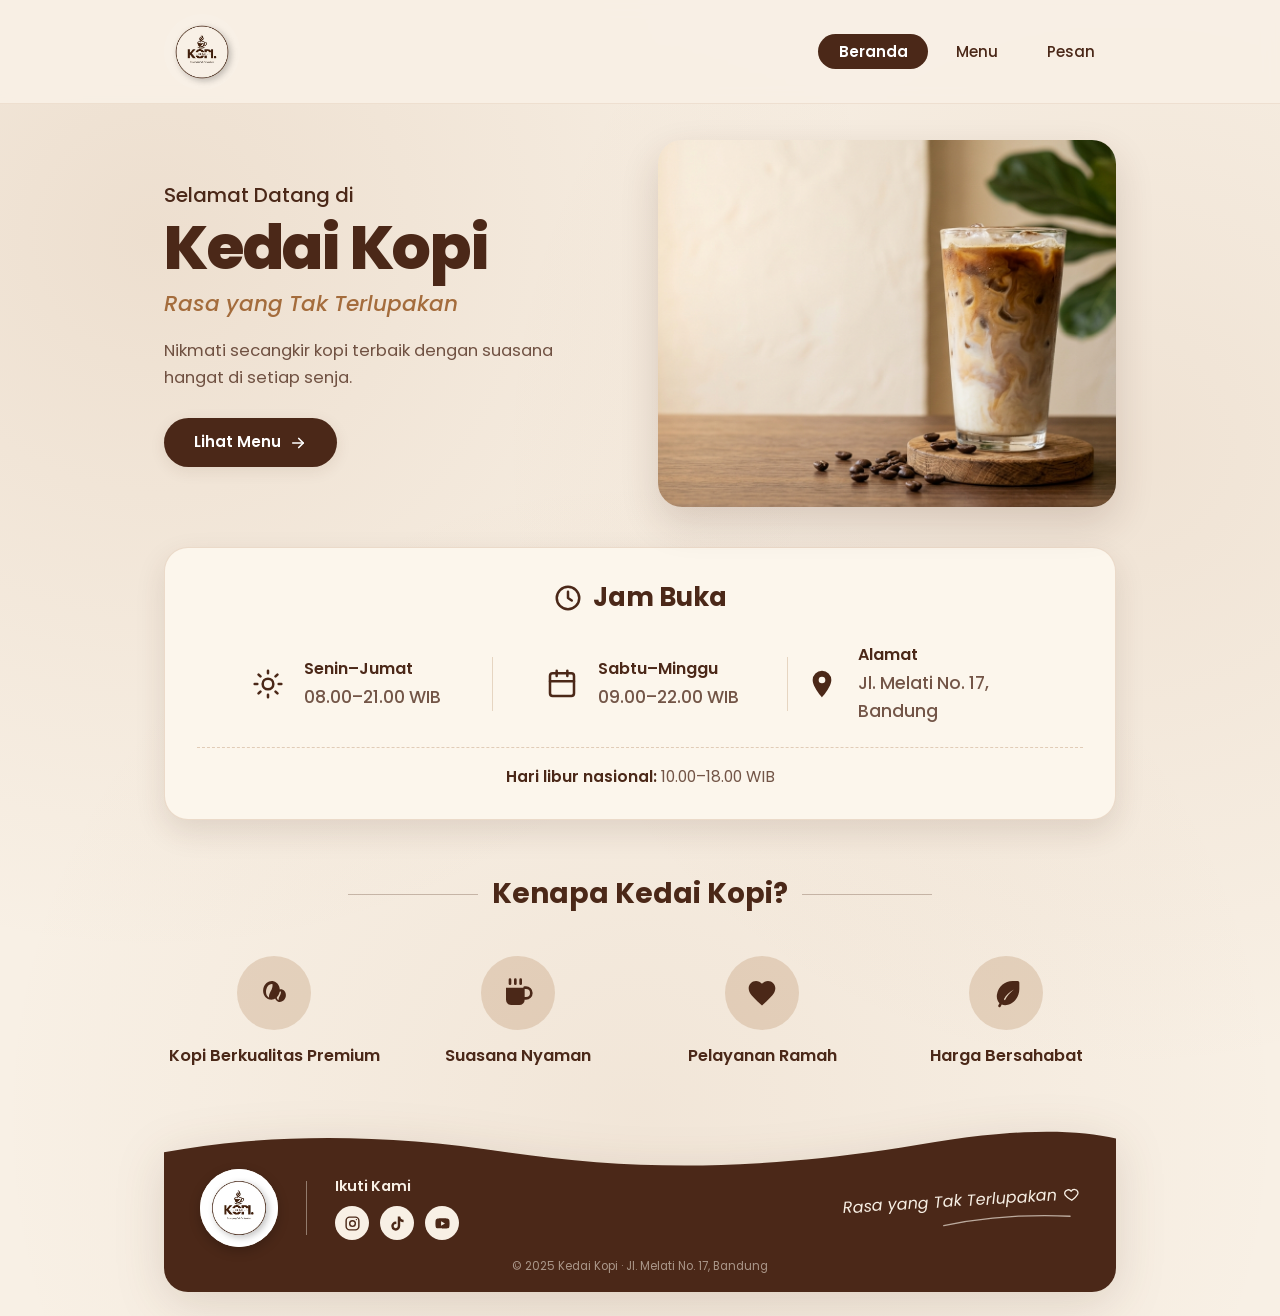
==== index.html @ 29a9d6a0 "Styling Kedai Kopi Coding 2 dengan CSS responsif" ====
<!DOCTYPE html>
<html lang="id">

<head>
  <meta charset="utf-8">
  <meta name="viewport" content="width=device-width, initial-scale=1">
  <title>Kedai Kopi — Beranda</title>
  <link rel="stylesheet" href="css/style.css">
</head>

<body>

  <!-- ===== HEADER ===== -->
  <header class="site-header">
    <div class="container">
      <div class="nav-inner">
        <a href="index.html" class="nav-logo">
          <img src="img/kedai-kopi.jpg" alt="Logo Kedai Kopi — Rasa yang Tak Terlupakan">
        </a>
        <nav aria-label="Navigasi utama">
          <ul class="nav-links">
            <li><a href="index.html" aria-current="page">Beranda</a></li>
            <li><a href="menu.html">Menu</a></li>
            <li><a href="pesan.html">Pesan</a></li>
          </ul>
        </nav>
      </div>
    </div>
  </header>

  <main>

    <!-- ===== HERO SECTION ===== -->
    <section class="hero" aria-labelledby="hero-heading">
      <div class="container">
        <div class="hero-inner">
          <div class="hero-content">
            <p class="hero-eyebrow">Selamat Datang di</p>
            <h1 id="hero-heading" class="hero-title">Kedai Kopi</h1>
            <p class="hero-tagline">Rasa yang Tak Terlupakan</p>
            <p class="hero-desc">Nikmati secangkir kopi terbaik dengan suasana hangat di setiap senja.</p>
            <a href="menu.html" class="btn btn-primary">
              <span>Lihat Menu</span>
              <svg width="18" height="18" viewBox="0 0 24 24" fill="none" stroke="currentColor" stroke-width="2.2"
                stroke-linecap="round" stroke-linejoin="round" aria-hidden="true">
                <path d="M5 12h14" />
                <path d="m13 6 6 6-6 6" />
              </svg>
            </a>
          </div>
          <div class="hero-image-wrap">
            <img src="img/hero-kopi.jpg" alt="Segelas es kopi susu di Kedai Kopi dengan biji kopi di atas meja kayu">
          </div>
        </div>
      </div>
    </section>

    <!-- ===== JAM BUKA SECTION ===== -->
    <section class="jam-buka" aria-labelledby="jam-buka-heading">
      <div class="container">
        <div class="jam-buka-card">

          <div class="jam-card-header">
            <svg width="26" height="26" viewBox="0 0 24 24" fill="none" stroke="currentColor" stroke-width="2"
              stroke-linecap="round" stroke-linejoin="round" aria-hidden="true">
              <circle cx="12" cy="12" r="9" />
              <path d="M12 7v5l3 2" />
            </svg>
            <h2 id="jam-buka-heading" class="jam-card-title">Jam Buka</h2>
          </div>

          <div class="jam-row">
            <div class="jam-item">
              <span class="jam-icon" aria-hidden="true">
                <svg width="26" height="26" viewBox="0 0 24 24" fill="none" stroke="currentColor" stroke-width="1.9"
                  stroke-linecap="round" stroke-linejoin="round">
                  <circle cx="12" cy="12" r="4" />
                  <path
                    d="M12 2v2m0 16v2M4.93 4.93l1.41 1.41m11.32 11.32 1.41 1.41M2 12h2m16 0h2M4.93 19.07l1.41-1.41m11.32-11.32 1.41-1.41" />
                </svg>
              </span>
              <div>
                <p class="jam-label">Senin–Jumat</p>
                <p class="jam-value">08.00–21.00 WIB</p>
              </div>
            </div>

            <div class="jam-divider" role="separator"></div>

            <div class="jam-item">
              <span class="jam-icon" aria-hidden="true">
                <svg width="26" height="26" viewBox="0 0 24 24" fill="none" stroke="currentColor" stroke-width="1.9"
                  stroke-linecap="round" stroke-linejoin="round">
                  <rect x="3" y="4" width="18" height="17" rx="2" />
                  <path d="M16 2v4M8 2v4M3 10h18" />
                </svg>
              </span>
              <div>
                <p class="jam-label">Sabtu–Minggu</p>
                <p class="jam-value">09.00–22.00 WIB</p>
              </div>
            </div>

            <div class="jam-divider" role="separator"></div>

            <div class="jam-item">
              <span class="jam-icon" aria-hidden="true">
                <svg width="26" height="26" viewBox="0 0 24 24" fill="currentColor">
                  <path
                    d="M12 2a7 7 0 0 0-7 7c0 5.25 7 13 7 13s7-7.75 7-13a7 7 0 0 0-7-7Zm0 9.5a2.5 2.5 0 1 1 0-5 2.5 2.5 0 0 1 0 5Z" />
                </svg>
              </span>
              <div>
                <p class="jam-label">Alamat</p>
                <p class="jam-value">Jl. Melati No. 17, Bandung</p>
              </div>
            </div>
          </div>

          <p class="jam-holiday">
            <strong>Hari libur nasional:</strong> 10.00–18.00 WIB
          </p>

        </div>
      </div>
    </section>

    <!-- ===== KEUNGGULAN SECTION ===== -->
    <section class="keunggulan" aria-labelledby="keunggulan-heading">
      <div class="container">
        <h2 id="keunggulan-heading" class="keunggulan-title">Kenapa Kedai Kopi?</h2>
        <ul class="keunggulan-grid">

          <li class="keunggulan-item">
            <div class="keunggulan-badge" aria-hidden="true">
              <svg width="28" height="28" viewBox="0 0 24 24" fill="currentColor">
                <path
                  d="M11.6 3.2C8.3 2.5 4.8 4.9 4 8.7c-.8 3.8 1.3 7.5 4.6 8.2 3.3.7 6.8-1.7 7.6-5.5.8-3.8-1.3-7.5-4.6-8.2Zm-.7 2.2c.2 1.7-.4 3.7-1.4 5.3-.9 1.6-1.5 3.4-1.2 4.8-1.8-.9-2.7-3.4-2.1-6.1.6-2.7 2.5-4.4 4.7-4Z" />
                <path
                  d="M17.8 9.2c-2.2-.5-4.6 1.2-5.2 3.8-.6 2.6.8 5.2 3 5.7 2.2.5 4.6-1.2 5.2-3.8.6-2.6-.8-5.2-3-5.7Zm-.6 1.7c.1 1.1-.3 2.4-.9 3.4-.6 1-1 2.2-.8 3.2-1.2-.6-1.8-2.2-1.4-4 .4-1.7 1.7-2.8 3.1-2.6Z" />
              </svg>
            </div>
            <h3>Kopi Berkualitas Premium</h3>
          </li>

          <li class="keunggulan-item">
            <div class="keunggulan-badge" aria-hidden="true">
              <svg width="28" height="28" viewBox="0 0 24 24" fill="none" stroke="currentColor" stroke-width="2"
                stroke-linecap="round" stroke-linejoin="round">
                <path d="M17 8h1a4 4 0 1 1 0 8h-1" />
                <path d="M3 8h14v9a4 4 0 0 1-4 4H7a4 4 0 0 1-4-4V8z" fill="currentColor" stroke="none" />
                <path d="M6 2v3M10 2v3M14 2v3" />
              </svg>
            </div>
            <h3>Suasana Nyaman</h3>
          </li>

          <li class="keunggulan-item">
            <div class="keunggulan-badge" aria-hidden="true">
              <svg width="28" height="28" viewBox="0 0 24 24" fill="currentColor">
                <path
                  d="M12 21.35 10.55 20.03C5.4 15.36 2 12.28 2 8.5 2 5.42 4.42 3 7.5 3c1.74 0 3.41.81 4.5 2.09C13.09 3.81 14.76 3 16.5 3 19.58 3 22 5.42 22 8.5c0 3.78-3.4 6.86-8.55 11.54L12 21.35Z" />
              </svg>
            </div>
            <h3>Pelayanan Ramah</h3>
          </li>

          <li class="keunggulan-item">
            <div class="keunggulan-badge" aria-hidden="true">
              <svg width="28" height="28" viewBox="0 0 24 24" fill="currentColor">
                <path
                  d="M17 3C11 3 6.2 7.2 5.2 13.1c-.4 2.4.3 4.8 1.9 6.6l-.9 1.6a1 1 0 0 0 1.7 1l.9-1.6c1.5.5 3.1.6 4.7.1 4.9-1.3 8.5-6.1 8.5-11.8V4.2A1.2 1.2 0 0 0 20.8 3H17Zm-6.6 13.7c1.6-3.1 4.2-5.6 7.5-7.3-2.9 2.3-5.2 5-6.7 8-.3-.2-.6-.4-.8-.7Z" />
              </svg>
            </div>
            <h3>Harga Bersahabat</h3>
          </li>

        </ul>
      </div>
    </section>

  </main>

  <!-- ===== FOOTER ===== -->
  <footer class="site-footer">
    <div class="container">
      <div class="footer-card">
        <svg class="footer-wave" viewBox="0 0 1000 72" preserveAspectRatio="none" aria-hidden="true">
          <path class="footer-wave-accent" fill="currentColor" d="M0,44 C120,10 260,16 380,38 C520,62 680,58 840,26 C920,10 968,14 1000,26 L1000,72 L0,72 Z" />
          <path fill="currentColor" d="M0,34 C110,12 230,12 360,34 C510,58 640,54 810,22 C900,6 960,8 1000,18 L1000,72 L0,72 Z" />
        </svg>
        <div class="footer-body">
          <div class="footer-inner">
            <div class="footer-brand">
              <img src="img/kedai-kopi.jpg" alt="Logo Kedai Kopi" class="footer-logo-img">
            </div>

            <div class="footer-divider" role="separator"></div>

            <div class="footer-social">
              <h3>Ikuti Kami</h3>
              <div class="social-icons">
                <span class="social-icon" role="img" aria-label="Instagram Kedai Kopi">
                  <svg width="17" height="17" viewBox="0 0 24 24" fill="none" stroke="currentColor" stroke-width="2"
                    stroke-linecap="round" stroke-linejoin="round" aria-hidden="true">
                    <rect x="3" y="3" width="18" height="18" rx="5" />
                    <circle cx="12" cy="12" r="4" />
                    <circle cx="17.5" cy="6.5" r="1" fill="currentColor" stroke="none" />
                  </svg>
                </span>
                <span class="social-icon" role="img" aria-label="TikTok Kedai Kopi">
                  <svg width="17" height="17" viewBox="0 0 24 24" fill="currentColor" aria-hidden="true">
                    <path
                      d="M19.59 6.69a4.83 4.83 0 0 1-3.77-4.25V2h-3.45v13.67a2.89 2.89 0 1 1-2.88-2.88c.3 0 .6.04.88.12V9.4a6.33 6.33 0 0 0-.88-.06A6.34 6.34 0 0 0 3.15 15.7a6.34 6.34 0 0 0 10.82 4.48 6.28 6.28 0 0 0 1.85-4.48V8.7a8.18 8.18 0 0 0 4.77 1.52V6.78c-.34 0-.67-.03-1-.09Z" />
                  </svg>
                </span>
                <span class="social-icon" role="img" aria-label="YouTube Kedai Kopi">
                  <svg width="17" height="17" viewBox="0 0 24 24" fill="currentColor" aria-hidden="true">
                    <path
                      d="M21.58 7.19a2.75 2.75 0 0 0-1.94-1.95C17.93 4.75 12 4.75 12 4.75s-5.93 0-7.64.49a2.75 2.75 0 0 0-1.94 1.95A28.7 28.7 0 0 0 2 12a28.7 28.7 0 0 0 .42 4.81 2.75 2.75 0 0 0 1.94 1.95c1.71.49 7.64.49 7.64.49s5.93 0 7.64-.49a2.75 2.75 0 0 0 1.94-1.95A28.7 28.7 0 0 0 22 12a28.7 28.7 0 0 0-.42-4.81ZM10 15.2V8.8l5.5 3.2-5.5 3.2Z" />
                  </svg>
                </span>
              </div>
            </div>

            <div class="footer-tagline-box">
              <div class="footer-tagline-wrap">
                <span>Rasa yang Tak Terlupakan</span>
                <svg width="16" height="16" viewBox="0 0 24 24" fill="none" stroke="currentColor" stroke-width="2"
                  stroke-linecap="round" stroke-linejoin="round" aria-hidden="true">
                  <path
                    d="M12 21s-7-4.35-9.33-8.36C1.14 9.99 2.4 6.2 5.9 5.3A5.3 5.3 0 0 1 12 7.5a5.3 5.3 0 0 1 6.1-2.2c3.5.9 4.76 4.69 3.23 7.34C19 16.65 12 21 12 21z" />
                </svg>
              </div>
              <svg class="footer-swash" viewBox="0 0 160 12" fill="none" aria-hidden="true">
                <path d="M4 9 C52 2, 108 2, 156 7" stroke="currentColor" stroke-width="1.6" stroke-linecap="round" />
              </svg>
            </div>
          </div>

          <p class="footer-copy">&copy; 2025 Kedai Kopi &middot; Jl. Melati No. 17, Bandung</p>
        </div>
      </div>
    </div>
  </footer>

</body>

</html>
---- css/style.css ----
/* ===================================================
   KEDAI KOPI — style.css
   Palet: Dark Coffee #4B2818 | Warm Cream #F8F0E5 | Caramel #A46C3C
   Font : Poppins (Google Fonts)
   Pendekatan: Mobile-first
   =================================================== */

/* ---------- 0. IMPORT FONT ---------- */
@import url('https://fonts.googleapis.com/css2?family=Poppins:ital,wght@0,400;0,500;0,600;0,700;0,800;1,400;1,500&display=swap');

/* ---------- 1. RESET & BOX MODEL ---------- */
*,
*::before,
*::after {
  box-sizing: border-box;
  margin: 0;
  padding: 0;
}

/* ---------- 2. VARIABEL PALET & TOKEN DESAIN ---------- */
:root {
  --dark-coffee: #4B2818;
  --warm-cream:  #F8F0E5;
  --caramel:     #A46C3C;
  --white:       #ffffff;

  --surface-card:      #FCF6EC;
  --surface-form-card: #F3E6D6;
  --surface-input:     #FFFDF9;
  --text-muted:        rgba(75, 40, 24, 0.78);
  --badge-cream:       rgba(164, 108, 60, 0.22);
  --border-soft:       rgba(164, 108, 60, 0.20);

  --shadow-sm:   0 4px 16px rgba(75, 40, 24, 0.09);
  --shadow-md:   0 12px 30px rgba(75, 40, 24, 0.12);
  --shadow-lg:   0 16px 38px rgba(75, 40, 24, 0.16);

  --radius-sm:   10px;
  --radius-md:   18px;
  --radius-lg:   24px;
  --radius-pill: 50px;
  --transition:  0.28s ease;
  --max-width:   1000px;
}

html {
  scroll-behavior: smooth;
}

body {
  min-height: 100vh;
  display: flex;
  flex-direction: column;
  font-family: 'Poppins', sans-serif;
  font-size: 1rem;
  line-height: 1.6;
  color: var(--dark-coffee);
  background-color: var(--warm-cream);
  background-image:
    radial-gradient(circle at 12% 18%, rgba(164, 108, 60, 0.13) 0%, transparent 46%),
    radial-gradient(circle at 88% 34%, rgba(164, 108, 60, 0.10) 0%, transparent 44%),
    radial-gradient(circle at 50% 85%, rgba(164, 108, 60, 0.08) 0%, transparent 50%);
}

main {
  flex: 1;
}

img {
  display: block;
  max-width: 100%;
  height: auto;
}

ul {
  list-style: none;
}

a {
  text-decoration: none;
  color: inherit;
}

button {
  cursor: pointer;
  font-family: inherit;
}

svg {
  display: block;
  flex-shrink: 0;
}

/* ---------- 3. CONTAINER ---------- */
.container {
  width: 100%;
  max-width: var(--max-width);
  margin-inline: auto;
  padding-inline: 1.25rem;
}

/* ---------- 4. HEADER / NAV ---------- */
.site-header {
  background-color: rgba(248, 240, 229, 0.94);
  backdrop-filter: blur(8px);
  border-bottom: 1px solid rgba(164, 108, 60, 0.12);
  position: sticky;
  top: 0;
  z-index: 100;
}

.nav-inner {
  display: flex;
  flex-direction: column;
  align-items: center;
  gap: 0.7rem;
  padding-block: 0.85rem;
}

.nav-logo {
  display: inline-flex;
  align-items: center;
  justify-content: center;
  flex-shrink: 0;
  border-radius: 50%;
  transition: transform var(--transition);
}

.nav-logo:hover {
  transform: scale(1.03);
}

.nav-logo img {
  width: 70px;
  height: 70px;
  object-fit: contain;
  border-radius: 50%;
  mix-blend-mode: multiply;
}

.nav-links {
  display: flex;
  align-items: center;
  justify-content: center;
  flex-wrap: wrap;
  gap: 0.45rem;
}

.nav-links a {
  font-size: 0.94rem;
  font-weight: 500;
  color: var(--dark-coffee);
  padding: 0.45rem 1.3rem;
  border-radius: var(--radius-pill);
  transition: background-color var(--transition), color var(--transition), transform var(--transition);
}

.nav-links a:hover {
  background-color: var(--caramel);
  color: var(--white);
}

.nav-links a[aria-current="page"] {
  background-color: var(--dark-coffee);
  color: var(--white);
  font-weight: 600;
}

.nav-links a[aria-current="page"]:hover {
  background-color: var(--dark-coffee);
}

/* ---------- 5. BUTTONS ---------- */
.btn {
  display: inline-flex;
  align-items: center;
  justify-content: center;
  gap: 0.55rem;
  padding: 0.8rem 1.85rem;
  border-radius: var(--radius-pill);
  font-weight: 600;
  font-size: 0.95rem;
  border: none;
  transition: background-color var(--transition), transform var(--transition), box-shadow var(--transition);
}

.btn-primary {
  background-color: var(--dark-coffee);
  color: var(--white);
  box-shadow: var(--shadow-sm);
}

.btn-primary:hover {
  background-color: var(--caramel);
  transform: translateY(-2px);
  box-shadow: var(--shadow-md);
}

/* ---------- 6. FOOTER ---------- */
.site-footer {
  margin-top: auto;
  padding-bottom: 1.5rem;
  color: var(--white);
}

.footer-card {
  filter: drop-shadow(0 10px 24px rgba(75, 40, 24, 0.14));
}

.footer-wave {
  width: 100%;
  height: 36px;
  color: var(--dark-coffee);
  margin-bottom: -2px;
}

.footer-wave-accent {
  color: var(--caramel);
  opacity: 0.38;
}

.footer-body {
  background-color: var(--dark-coffee);
  border-radius: 0 0 var(--radius-lg) var(--radius-lg);
  padding: 0.35rem 1.35rem 1.15rem;
}

.footer-inner {
  display: flex;
  flex-direction: column;
  align-items: center;
  gap: 1.1rem;
  text-align: center;
}

.footer-brand {
  display: flex;
  flex-direction: column;
  align-items: center;
}

.footer-logo-img {
  width: 78px;
  height: 78px;
  object-fit: contain;
  border-radius: 50%;
  background-color: var(--surface-card);
  box-shadow: 0 4px 12px rgba(0, 0, 0, 0.22);
}

.footer-divider {
  display: none;
}

.footer-social h3 {
  font-size: 0.9rem;
  font-weight: 600;
  color: var(--warm-cream);
  margin-bottom: 0.5rem;
}

.social-icons {
  display: flex;
  align-items: center;
  justify-content: center;
  gap: 0.7rem;
}

.social-icon {
  display: inline-flex;
  align-items: center;
  justify-content: center;
  width: 34px;
  height: 34px;
  border-radius: 50%;
  background-color: var(--warm-cream);
  color: var(--dark-coffee);
  transition: background-color var(--transition), color var(--transition), transform var(--transition);
}

.social-icon:hover {
  background-color: var(--caramel);
  color: var(--white);
  transform: translateY(-2px);
}

.footer-tagline-box {
  display: flex;
  flex-direction: column;
  align-items: center;
  gap: 0.2rem;
}

.footer-tagline-wrap {
  display: inline-flex;
  align-items: center;
  gap: 0.45rem;
  font-size: 1rem;
  font-style: italic;
  font-weight: 400;
  color: var(--warm-cream);
}

.footer-swash {
  width: 148px;
  height: 10px;
  color: rgba(248, 240, 229, 0.65);
}

.footer-copy {
  margin-top: 0.65rem;
  text-align: center;
  font-size: 0.72rem;
  color: rgba(248, 240, 229, 0.55);
}

/* =====================================================
   HALAMAN BERANDA (index.html)
   ===================================================== */

/* --- 7. HERO SECTION --- */
.hero {
  padding-block: 1.75rem 1.5rem;
}

.hero-inner {
  display: flex;
  flex-direction: column;
  align-items: center;
  gap: 2rem;
  text-align: center;
}

.hero-content {
  display: flex;
  flex-direction: column;
  align-items: center;
}

.hero-eyebrow {
  font-size: clamp(1rem, 2.5vw, 1.25rem);
  font-weight: 500;
  color: var(--dark-coffee);
  margin-bottom: 0.25rem;
}

.hero-title {
  font-size: clamp(2.45rem, 7vw, 3.85rem);
  font-weight: 800;
  color: var(--dark-coffee);
  line-height: 1.08;
  letter-spacing: -0.02em;
  margin-bottom: 0.35rem;
}

.hero-tagline {
  font-size: clamp(1.05rem, 2.6vw, 1.35rem);
  font-style: italic;
  font-weight: 500;
  color: var(--caramel);
  margin-bottom: 1rem;
}

.hero-desc {
  font-size: 1.04rem;
  color: var(--text-muted);
  max-width: 38ch;
  margin-bottom: 1.65rem;
}

.hero-image-wrap {
  width: 100%;
  max-width: 440px;
}

.hero-image-wrap img {
  width: 100%;
  aspect-ratio: 5 / 4;
  object-fit: cover;
  object-position: 78% center;
  border-radius: var(--radius-lg);
  box-shadow: var(--shadow-lg);
}

/* --- 8. JAM BUKA SECTION --- */
.jam-buka {
  padding-block: 0.75rem 2.25rem;
}

.jam-buka-card {
  background-color: var(--surface-card);
  border: 1px solid var(--border-soft);
  border-radius: var(--radius-lg);
  box-shadow: var(--shadow-md);
  padding: 1.65rem 1.4rem;
}

.jam-card-header {
  display: flex;
  align-items: center;
  justify-content: center;
  gap: 0.65rem;
  margin-bottom: 1.5rem;
  color: var(--dark-coffee);
}

.jam-card-header svg {
  width: 30px;
  height: 30px;
}

.jam-card-title {
  font-size: 1.6rem;
  font-weight: 700;
  color: var(--dark-coffee);
}

.jam-row {
  display: flex;
  flex-direction: column;
  gap: 1.15rem;
}

.jam-item {
  display: flex;
  align-items: center;
  gap: 1rem;
  min-width: 0;
}

.jam-icon {
  width: 40px;
  height: 40px;
  color: var(--dark-coffee);
  display: flex;
  align-items: center;
  justify-content: center;
  flex-shrink: 0;
}

.jam-icon svg {
  width: 32px;
  height: 32px;
}

.jam-label {
  font-size: 1rem;
  font-weight: 600;
  color: var(--dark-coffee);
  margin-bottom: 0.15rem;
}

.jam-value {
  font-size: 1.08rem;
  font-weight: 500;
  color: var(--text-muted);
}

.jam-divider {
  width: 100%;
  height: 1px;
  background-color: rgba(164, 108, 60, 0.24);
}

.jam-holiday {
  margin-top: 1.35rem;
  padding-top: 1rem;
  border-top: 1px dashed rgba(164, 108, 60, 0.30);
  text-align: center;
  font-size: 0.98rem;
  color: var(--text-muted);
}

.jam-holiday strong {
  color: var(--dark-coffee);
  font-weight: 600;
}

/* --- 9. KEUNGGULAN SECTION --- */
.keunggulan {
  padding-block: 1rem 3rem;
}

.keunggulan-title {
  display: flex;
  align-items: center;
  justify-content: center;
  gap: 0.9rem;
  font-size: clamp(1.45rem, 3.5vw, 1.75rem);
  font-weight: 700;
  color: var(--dark-coffee);
  text-align: center;
  margin-bottom: 2rem;
}

.keunggulan-title::before,
.keunggulan-title::after {
  content: '';
  flex: 1;
  max-width: 130px;
  height: 1px;
  background-color: rgba(75, 40, 24, 0.28);
}

.keunggulan-grid {
  display: grid;
  grid-template-columns: repeat(2, 1fr);
  gap: 1.5rem 1rem;
}

.keunggulan-item {
  text-align: center;
  padding: 0.5rem 0.25rem;
}

.keunggulan-badge {
  width: 74px;
  height: 74px;
  border-radius: 50%;
  background-color: var(--badge-cream);
  color: var(--dark-coffee);
  display: flex;
  align-items: center;
  justify-content: center;
  margin: 0 auto 0.9rem;
  transition: background-color var(--transition), color var(--transition), transform var(--transition);
}

.keunggulan-badge svg {
  width: 32px;
  height: 32px;
}

.keunggulan-item:hover .keunggulan-badge {
  background-color: var(--caramel);
  color: var(--white);
  transform: translateY(-4px);
}

.keunggulan-item h3 {
  font-size: 1.02rem;
  font-weight: 600;
  color: var(--dark-coffee);
  line-height: 1.35;
}

/* =====================================================
   HALAMAN MENU (menu.html)
   ===================================================== */

/* --- 10. MENU PAGE HEADER --- */
.menu-page-header {
  text-align: center;
  padding-block: 2rem 1rem;
}

.menu-page-title {
  display: flex;
  align-items: center;
  justify-content: center;
  gap: 0.9rem;
  font-size: clamp(1.85rem, 5vw, 2.5rem);
  font-weight: 800;
  color: var(--dark-coffee);
  margin-bottom: 0.4rem;
}

.menu-page-title::before,
.menu-page-title::after {
  content: '';
  flex: 1;
  max-width: 120px;
  height: 1px;
  background-color: rgba(75, 40, 24, 0.28);
}

.menu-page-subtitle {
  font-size: 1.04rem;
  color: var(--text-muted);
}

/* --- 11. KATEGORI MENU --- */
.menu-category {
  padding-block: 1.35rem;
}

.menu-category:last-of-type {
  padding-bottom: 3rem;
}

.category-title {
  display: flex;
  align-items: center;
  gap: 0.55rem;
  font-size: 1.4rem;
  font-weight: 700;
  color: var(--dark-coffee);
  margin-bottom: 1.15rem;
}

/* --- 12. MENU GRID (mobile-first) --- */
.menu-grid {
  display: grid;
  grid-template-columns: 1fr;
  gap: 1.35rem;
}

/* --- 13. MENU CARD --- */
.menu-card {
  background-color: var(--surface-card);
  border-radius: var(--radius-md);
  border: 1px solid var(--border-soft);
  box-shadow: var(--shadow-sm);
  padding: 0.75rem 0.75rem 1.25rem;
  display: flex;
  flex-direction: column;
  text-align: center;
  transition: transform var(--transition), box-shadow var(--transition);
}

.menu-card:hover {
  transform: translateY(-6px);
  box-shadow: var(--shadow-md);
}

.menu-card-img {
  width: 100%;
  aspect-ratio: 4 / 3;
  object-fit: cover;
  border-radius: 12px;
  margin-bottom: 0.95rem;
}

.menu-card-img--tea {
  object-position: center 68%;
}

.menu-card-body {
  flex: 1;
  display: flex;
  flex-direction: column;
  align-items: center;
  padding-inline: 0.4rem;
}

.menu-card-name {
  font-size: 1.15rem;
  font-weight: 700;
  color: var(--dark-coffee);
  margin-bottom: 0.35rem;
}

.menu-card-desc {
  font-size: 0.94rem;
  color: var(--text-muted);
  line-height: 1.5;
  flex: 1;
  max-width: 28ch;
  margin-bottom: 1rem;
}

.menu-card-price {
  display: inline-block;
  font-size: 0.96rem;
  font-weight: 700;
  color: var(--white);
  background-color: var(--dark-coffee);
  padding: 0.4rem 1.3rem;
  border-radius: var(--radius-pill);
  transition: background-color var(--transition);
}

.menu-card:hover .menu-card-price {
  background-color: var(--caramel);
}

/* =====================================================
   HALAMAN PESAN (pesan.html)
   ===================================================== */

/* --- 14. PESAN PAGE LAYOUT --- */
.pesan-section {
  padding-block: 2rem 3rem;
}

.pesan-inner {
  display: flex;
  flex-direction: column;
  gap: 2rem;
}

.pesan-left {
  display: flex;
  flex-direction: column;
  align-items: center;
  text-align: center;
  min-width: 0;
}

.pesan-left-title {
  font-size: clamp(1.85rem, 5vw, 2.45rem);
  font-weight: 800;
  color: var(--dark-coffee);
  line-height: 1.15;
  margin-bottom: 0.45rem;
}

.pesan-left-desc {
  font-size: 1.06rem;
  color: var(--text-muted);
  max-width: 30ch;
  margin-bottom: 1.5rem;
}

.pesan-left-img {
  width: 100%;
  max-width: 340px;
  aspect-ratio: 1 / 1;
  object-fit: cover;
  border-radius: var(--radius-lg);
  box-shadow: var(--shadow-md);
}

.pesan-right {
  width: 100%;
  min-width: 0;
}

/* --- 15. FORM CARD --- */
.form-card {
  background-color: var(--surface-form-card);
  border: 1px solid var(--border-soft);
  border-radius: var(--radius-lg);
  box-shadow: var(--shadow-md);
  padding: 1.65rem 1.35rem;
}

/* --- 16. FORM ELEMENTS --- */
.form-row {
  display: grid;
  grid-template-columns: 1fr;
  gap: 0;
}

.form-group {
  display: flex;
  flex-direction: column;
  margin-bottom: 1.15rem;
  min-width: 0;
}

.form-group label,
.form-fieldset legend {
  font-size: 0.95rem;
  font-weight: 600;
  color: var(--dark-coffee);
  margin-bottom: 0.45rem;
}

.form-group input[type="text"],
.form-group input[type="tel"],
.form-group input[type="number"],
.form-group select,
.form-group textarea {
  width: 100%;
  padding: 0.75rem 1rem;
  border: 1.5px solid rgba(164, 108, 60, 0.30);
  border-radius: var(--radius-sm);
  font-family: inherit;
  font-size: 0.96rem;
  color: var(--dark-coffee);
  background-color: var(--surface-input);
  transition: border-color var(--transition), box-shadow var(--transition);
  appearance: none;
  -webkit-appearance: none;
}

.form-group input::placeholder,
.form-group textarea::placeholder {
  color: rgba(75, 40, 24, 0.45);
}

.form-group input:focus,
.form-group select:focus,
.form-group textarea:focus {
  outline: none;
  border-color: var(--caramel);
  box-shadow: 0 0 0 3px rgba(164, 108, 60, 0.22);
}

.form-group select {
  background-image: url("data:image/svg+xml,%3Csvg xmlns='http://www.w3.org/2000/svg' width='12' height='8' viewBox='0 0 12 8'%3E%3Cpath fill='%234B2818' d='M6 8L0 0h12z'/%3E%3C/svg%3E");
  background-repeat: no-repeat;
  background-position: right 0.95rem center;
  padding-right: 2.5rem;
}

.form-group textarea {
  resize: vertical;
  min-height: 92px;
}

/* --- 17. FIELDSET (Cara Ambil) --- */
.form-fieldset {
  border: none;
  padding: 0;
  margin-bottom: 1.15rem;
  background: transparent;
  min-width: 0;
}

.radio-group {
  display: flex;
  flex-wrap: wrap;
  align-items: center;
  gap: 0.65rem 1.25rem;
  min-height: 44px;
}

.radio-label {
  display: inline-flex;
  align-items: center;
  gap: 0.45rem;
  font-size: 0.96rem;
  color: var(--dark-coffee);
  cursor: pointer;
}

.radio-label input[type="radio"] {
  accent-color: var(--dark-coffee);
  width: 17px;
  height: 17px;
  cursor: pointer;
}

/* --- 18. SUBMIT BUTTON --- */
.btn-submit {
  width: 100%;
  padding: 0.9rem 1.5rem;
  background-color: var(--dark-coffee);
  color: var(--white);
  border: none;
  border-radius: var(--radius-pill);
  font-family: inherit;
  font-size: 1rem;
  font-weight: 700;
  letter-spacing: 0.02em;
  transition: background-color var(--transition), transform var(--transition), box-shadow var(--transition);
  margin-top: 0.35rem;
}

.btn-submit:hover {
  background-color: var(--caramel);
  transform: translateY(-2px);
  box-shadow: var(--shadow-md);
}

.btn-submit:active {
  transform: translateY(0);
}

/* =====================================================
   MEDIA QUERIES — TABLET (min-width: 600px)
   ===================================================== */
@media (min-width: 600px) {
  .container {
    padding-inline: 1.5rem;
  }

  /* NAV */
  .nav-inner {
    flex-direction: row;
    justify-content: space-between;
  }

  .nav-logo img {
    width: 76px;
    height: 76px;
  }

  /* HERO */
  .hero-inner {
    flex-direction: row;
    align-items: center;
    text-align: left;
    gap: 2.25rem;
  }

  .hero-content {
    flex: 1;
    align-items: flex-start;
  }

  .hero-image-wrap {
    flex: 1;
    max-width: 440px;
  }

  /* JAM BUKA */
  .jam-buka-card {
    padding: 1.85rem 2rem;
  }

  .jam-row {
    flex-direction: row;
    align-items: center;
    justify-content: space-between;
    gap: 0;
  }

  .jam-item {
    flex: 1;
    justify-content: center;
    padding-inline: 0.85rem;
  }

  .jam-divider {
    width: 1px;
    height: 54px;
    flex-shrink: 0;
  }

  /* KEUNGGULAN */
  .keunggulan-grid {
    grid-template-columns: repeat(4, 1fr);
    gap: 1.5rem;
  }

  /* MENU GRID — 2 kolom */
  .menu-grid {
    grid-template-columns: repeat(2, 1fr);
  }

  /* PESAN — 2 kolom input di tablet */
  .form-card {
    padding: 2rem 2.15rem;
  }

  .form-row {
    grid-template-columns: 1fr 1fr;
    gap: 1rem;
  }

  /* FOOTER */
  .footer-wave {
    height: 62px;
  }

  .footer-body {
    padding: 0 2.25rem 1.05rem;
  }

  .footer-inner {
    flex-direction: row;
    justify-content: flex-start;
    align-items: center;
    gap: 1.75rem;
    margin-top: -16px;
    position: relative;
    z-index: 1;
    text-align: left;
  }

  .footer-divider {
    display: block;
    width: 1px;
    height: 54px;
    background-color: rgba(248, 240, 229, 0.42);
  }

  .footer-tagline-box {
    margin-left: auto;
    align-items: flex-end;
    transform: rotate(-3.5deg);
  }

  .social-icons {
    justify-content: flex-start;
  }
}

/* =====================================================
   MEDIA QUERIES — DESKTOP (min-width: 960px)
   ===================================================== */
@media (min-width: 960px) {
  .hero {
    padding-block: 2.25rem 1.75rem;
  }

  .hero-image-wrap {
    max-width: 470px;
  }

  /* MENU GRID — 3 kolom */
  .menu-grid {
    grid-template-columns: repeat(3, 1fr);
    gap: 1.5rem;
  }

  /* PESAN — 2 kolom halaman pada desktop */
  .pesan-inner {
    flex-direction: row;
    align-items: center;
    gap: 3rem;
  }

  .pesan-left {
    flex: 0.9;
    align-items: flex-start;
    text-align: left;
  }

  .pesan-right {
    flex: 1.25;
  }
}
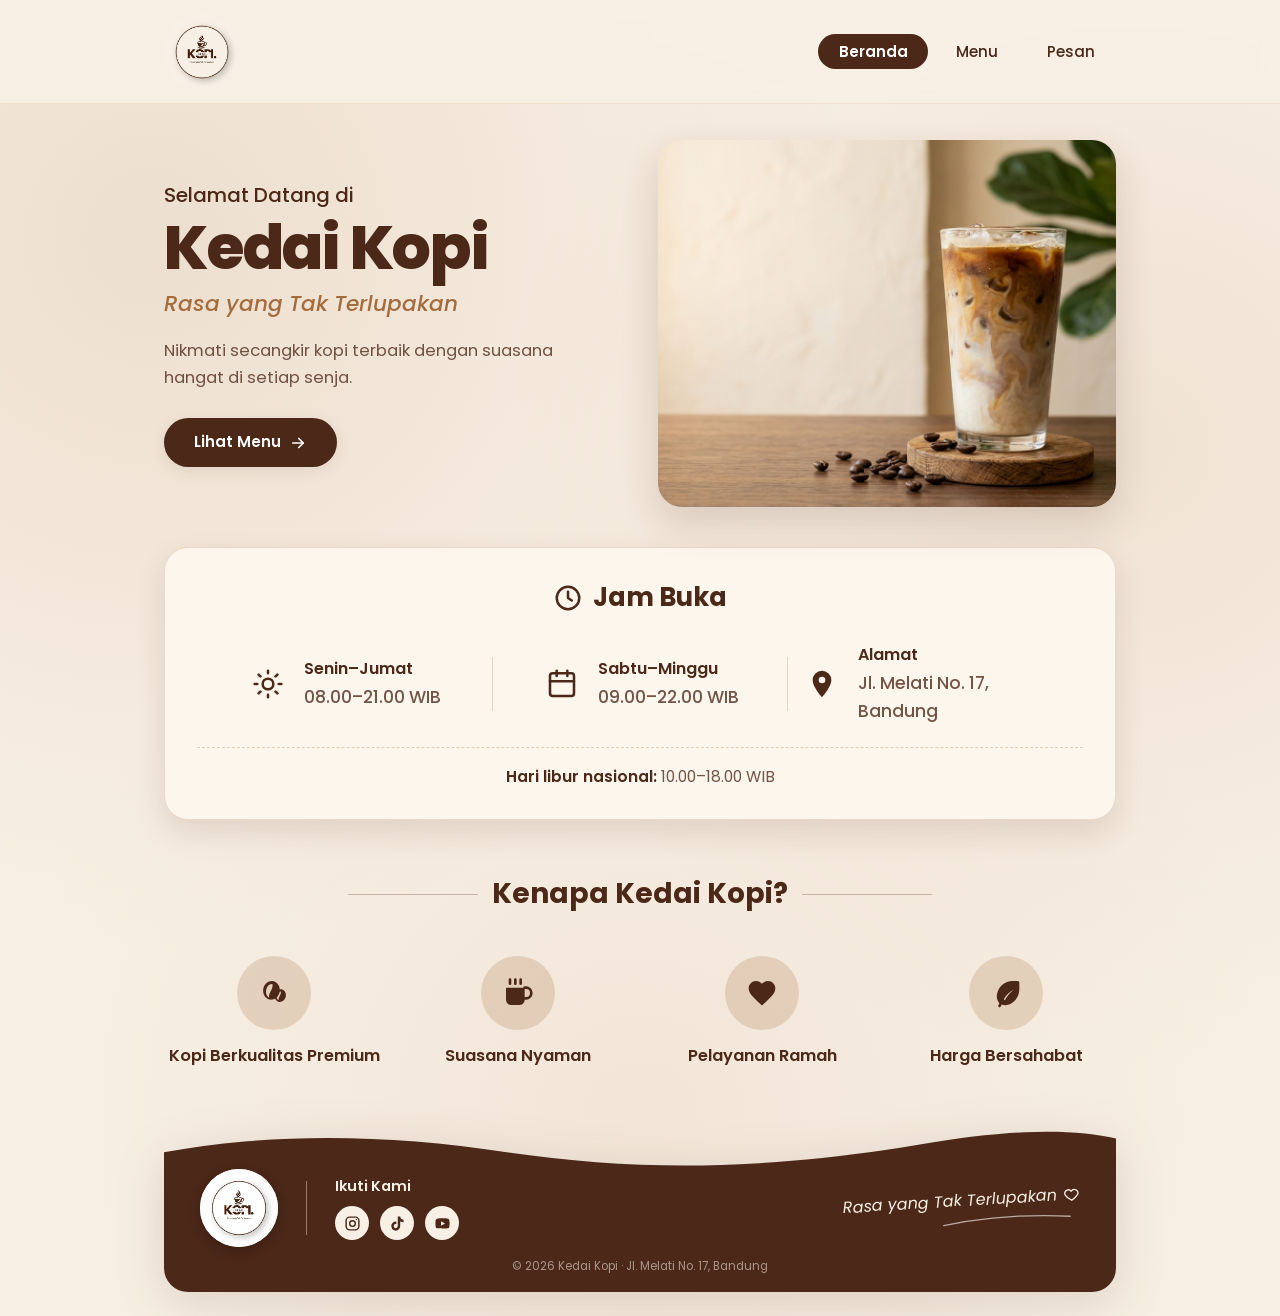
==== commit 8fc6da8d: "Perbarui copyright footer 2026 dan responsif tap iPhone pada harga menu" ====
--- a/index.html
+++ b/index.html
@@ -238,7 +238,7 @@
             </div>
           </div>
 
-          <p class="footer-copy">&copy; 2025 Kedai Kopi &middot; Jl. Melati No. 17, Bandung</p>
+          <p class="footer-copy">&copy; 2026 Kedai Kopi &middot; Jl. Melati No. 17, Bandung</p>
         </div>
       </div>
     </div>
--- a/css/style.css
+++ b/css/style.css
@@ -618,7 +618,8 @@
   transition: transform var(--transition), box-shadow var(--transition);
 }
 
-.menu-card:hover {
+.menu-card:hover,
+.menu-card:active {
   transform: translateY(-6px);
   box-shadow: var(--shadow-md);
 }
@@ -667,11 +668,22 @@
   background-color: var(--dark-coffee);
   padding: 0.4rem 1.3rem;
   border-radius: var(--radius-pill);
-  transition: background-color var(--transition);
-}
-
-.menu-card:hover .menu-card-price {
+  cursor: pointer;
+  touch-action: manipulation;
+  -webkit-tap-highlight-color: transparent;
+  transition: background-color var(--transition), transform 0.15s ease;
+}
+
+.menu-card:hover .menu-card-price,
+.menu-card:active .menu-card-price,
+.menu-card-price:hover,
+.menu-card-price:focus-visible,
+.menu-card-price:active {
   background-color: var(--caramel);
+}
+
+.menu-card-price:active {
+  transform: scale(0.96);
 }
 
 /* =====================================================
